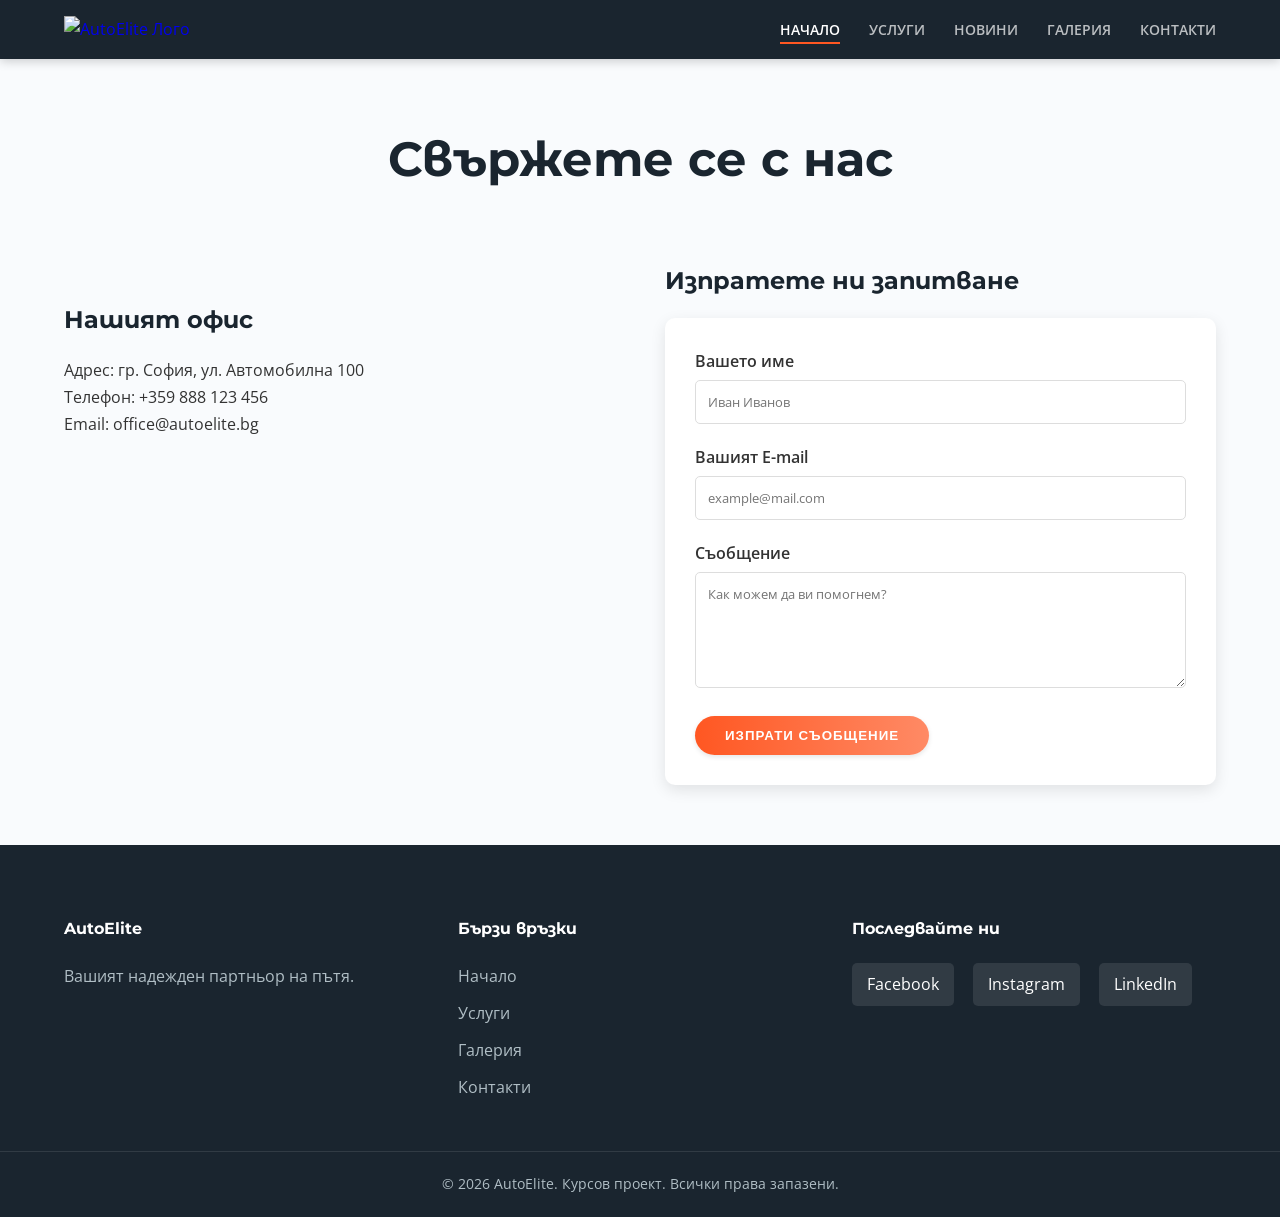
==== contacts.html @ 57a0a290 "Add files via upload" ====
<!DOCTYPE html>
<html lang="bg">
<head>
    <meta charset="UTF-8">
    <meta name="viewport" content="width=device-width, initial-scale=1.0">
    <meta name="description" content="AutoElite - Продажба и сервиз на луксозни автомобили. Вашето място за качествени коли.">
    <title>Начало | AutoElite - Автомобилен свят</title>
    <link href="https://fonts.googleapis.com/css2?family=Montserrat:wght@700&family=Open+Sans:wght@400;600&display=swap" rel="stylesheet">
    <link rel="stylesheet" href="style.css">
</head>
<body>

<header>
    <div class="container header-content">
        <div class="logo">
            <a href="index.html"><img src="images/logo-white.png" alt="AutoElite Лого"></a>
        </div>
        <nav>
            <ul>
                <li><a href="index.html" class="active">Начало</a></li>
                <li><a href="services.html">Услуги</a></li>
                <li><a href="news.html">Новини</a></li>
                <li><a href="gallery.html">Галерия</a></li>
                <li><a href="contacts.html">Контакти</a></li>
            </ul>
        </nav>
    </div>
</header>
<main class="container page-content">
    <section class="section-header">
        <h1>Свържете се с нас</h1>
    </section>

    <div class="grid-2">
        <div class="contact-info">
            <h3>Нашият офис</h3>
            <p>Адрес: гр. София, ул. Автомобилна 100</p>
            <p>Телефон: +359 888 123 456</p>
            <p>Email: office@autoelite.bg</p>
            
            <div class="map-container">
                <iframe src="https://www.google.com/maps/embed?pb=!1m18!1m12!1m3!1d2932.355325946128!2d23.321867!3d42.697708!2m3!1f0!2f0!3f0!3m2!1i1024!2i768!4f13.1!3m3!1m2!1s0x0%3A0x0!2zNDLCsDQxJzUxLjciTiAyM8KwMTknMTguNyJF!5e0!3m2!1sbg!2sbg!4v1641000000000!5m2!1sbg!2sbg" width="100%" height="300" style="border:0; border-radius:10px;" allowfullscreen="" loading="lazy"></iframe>
            </div>
        </div>

        <div class="contact-form-box">
            <h3>Изпратете ни запитване</h3>
            <form action="#" class="styled-form">
                <div class="form-group">
                    <label>Вашето име</label>
                    <input type="text" name="name" placeholder="Иван Иванов" required>
                </div>
                <div class="form-group">
                    <label>Вашият E-mail</label>
                    <input type="email" name="email" placeholder="example@mail.com" required>
                </div>
                <div class="form-group">
                    <label>Съобщение</label>
                    <textarea name="message" rows="5" placeholder="Как можем да ви помогнем?" required></textarea>
                </div>
                <button type="submit" class="btn btn-primary">Изпрати съобщение</button>
            </form>
        </div>
    </div>
</main>
<footer>
    <div class="container footer-content">
        <div class="footer-col">
            <h4>AutoElite</h4>
            <p>Вашият надежден партньор на пътя.</p>
        </div>
        <div class="footer-col links-col">
            <h4>Бързи връзки</h4>
            <a href="index.html">Начало</a>
            <a href="services.html">Услуги</a>
            <a href="gallery.html">Галерия</a>
            <a href="contacts.html">Контакти</a>
        </div>
        <div class="footer-col">
            <h4>Последвайте ни</h4>
            <div class="social-links">
                <a href="#">Facebook</a>
                <a href="#">Instagram</a>
                <a href="#">LinkedIn</a>
            </div>
        </div>
    </div>
    <div class="footer-bottom">
        <p>&copy; 2026 AutoElite. Курсов проект. Всички права запазени.</p>
    </div>
</footer>
</body>
</html>
---- style.css ----
/* --- ГЛОБАЛНИ НАСТРОЙКИ И ПРОМЕНЛИВИ --- */
:root {
    --primary-color: #ff5722; /* Модерен оранжев акцент */
    --primary-dark: #e64a19;  /* По-тъмен оранжев за hover */
    --secondary-color: #1a252f; /* Тъмносин/въглен за хедър и футър */
    --text-dark: #333333;     /* Основен текст */
    --text-light: #7f8c8d;    /* По-светъл текст за подзаглавия */
    --bg-light: #f9fbfd;      /* Много светло сив фон */
    --white: #ffffff;
    --shadow-sm: 0 2px 5px rgba(0,0,0,0.1);
    --shadow-md: 0 5px 15px rgba(0,0,0,0.1);
    --font-heading: 'Montserrat', sans-serif;
    --font-body: 'Open Sans', sans-serif;
}

/* Модерен "Reset" */
* {
    margin: 0;
    padding: 0;
    box-sizing: border-box; /* Изключително важно за подредбата */
}

body {
    font-family: var(--font-body);
    line-height: 1.7;
    color: var(--text-dark);
    background-color: var(--bg-light);
    overflow-x: hidden;
}

/* Помощен клас за центриране и ограничаване на ширината */
.container {
    width: 90%;
    max-width: 1200px;
    margin: 0 auto;
}

a {
    text-decoration: none;
    transition: all 0.3s ease;
}

ul {
    list-style: none;
}

h1, h2, h3, h4 {
    font-family: var(--font-heading);
    font-weight: 700;
    color: var(--secondary-color);
    margin-bottom: 1rem;
}

h1 { font-size: 3rem; }
h2 { font-size: 2.2rem; }
h3 { font-size: 1.5rem; }

/* --- БУТОНИ --- */
.btn {
    display: inline-block;
    padding: 12px 30px;
    border-radius: 30px; /* Заоблени бутони */
    font-weight: 600;
    text-transform: uppercase;
    letter-spacing: 1px;
    transition: all 0.3s ease;
    border: none;
    cursor: pointer;
}

.btn-primary {
    background: linear-gradient(to right, var(--primary-color), #ff8a65);
    color: var(--white);
    box-shadow: var(--shadow-sm);
}

.btn-primary:hover {
    transform: translateY(-3px); /* Леко повдигане при посочване */
    box-shadow: 0 10px 20px rgba(255, 87, 34, 0.3);
}

/* --- ХЕДЪР И НАВИГАЦИЯ --- */
header {
    background-color: var(--secondary-color);
    padding: 1rem 0;
    position: sticky;
    top: 0;
    z-index: 100;
    box-shadow: 0 2px 10px rgba(0,0,0,0.2);
}

.header-content {
    display: flex;
    justify-content: space-between;
    align-items: center;
}

.logo img {
    max-height: 50px; /* Ограничаване височината на логото */
}

nav ul li {
    display: inline-block;
    margin-left: 25px;
}

nav ul li a {
    color: rgba(255,255,255,0.7);
    font-weight: 600;
    font-size: 0.9rem;
    text-transform: uppercase;
    position: relative;
    padding-bottom: 5px;
}

/* Ефект на подчертаване при hover */
nav ul li a::after {
    content: '';
    position: absolute;
    width: 0;
    height: 2px;
    bottom: 0;
    left: 0;
    background-color: var(--primary-color);
    transition: width 0.3s ease;
}

nav ul li a:hover,
nav ul li a.active {
    color: var(--white);
}

nav ul li a:hover::after,
nav ul li a.active::after {
    width: 100%;
}

/* --- HERO БАНЕР СЕКЦИЯ --- */
.hero-banner {
    /* Трябва да имаш голяма, хубава снимка тук */
    background: linear-gradient(rgba(0,0,0,0.6), rgba(0,0,0,0.6)), url('../images/hero-car.jpg');
    background-size: cover;
    background-position: center;
    height: 70vh; /* Заема 70% от височината на екрана */
    display: flex;
    align-items: center;
    justify-content: center;
    text-align: center;
    color: var(--white);
}

.hero-text h1 {
    color: var(--white);
    font-size: 3.5rem;
    text-shadow: 2px 2px 4px rgba(0,0,0,0.5);
}

.hero-text p {
    font-size: 1.2rem;
    margin-bottom: 30px;
    opacity: 0.9;
}

/* --- ОСНОВНО СЪДЪРЖАНИЕ --- */
.about-section {
    padding: 80px 0;
}

.section-header {
    text-align: center;
    margin-bottom: 60px;
}

.subtitle {
    color: var(--text-light);
    font-size: 1.1rem;
}

/* Grid система за разделяне на 2 колони */
.grid-2 {
    display: grid;
    grid-template-columns: 1fr 1fr;
    gap: 50px;
    align-items: center;
}

.image-box img {
    width: 100%;
    border-radius: 10px;
    box-shadow: var(--shadow-md);
    transition: transform 0.3s ease;
}

.image-box img:hover {
    transform: scale(1.02); /* Леко увеличение на снимката при hover */
}

.text-box h3 {
    color: var(--primary-color);
    margin-top: 1.5rem;
}

.text-box p {
    margin-bottom: 1rem;
}

/* Видео контейнер за отзивчивост */
.video-section {
    margin-top: 80px;
    text-align: center;
}
.video-container {
    position: relative;
    padding-bottom: 56.25%; /* 16:9 съотношение */
    height: 0;
    overflow: hidden;
    max-width: 800px;
    margin: 30px auto 0;
    border-radius: 10px;
    box-shadow: var(--shadow-md);
}

.video-container iframe {
    position: absolute;
    top: 0;
    left: 0;
    width: 100%;
    height: 100%;
}

/* --- ФУТЪР --- */
footer {
    background-color: var(--secondary-color);
    color: #b0bec5;
    padding: 70px 0 20px;
    margin-top: auto; /* Избутва футъра най-долу */
}

.footer-content {
    display: grid;
    grid-template-columns: repeat(3, 1fr); /* 3 равни колони */
    gap: 30px;
    margin-bottom: 40px;
}

.footer-col h4 {
    color: var(--white);
    margin-bottom: 20px;
}

.links-col a {
    display: block;
    color: #b0bec5;
    margin-bottom: 10px;
    transition: padding-left 0.3s ease;
}

.links-col a:hover {
    color: var(--primary-color);
    padding-left: 10px; /* Ефект на плъзгане на линка */
}

.social-links a {
    display: inline-block;
    margin-right: 15px;
    color: var(--white);
    background: rgba(255,255,255,0.1);
    padding: 8px 15px;
    border-radius: 5px;
}

.social-links a:hover {
    background: var(--primary-color);
}

.footer-bottom {
    text-align: center;
    padding-top: 20px;
    border-top: 1px solid rgba(255,255,255,0.1);
    font-size: 0.9rem;
}

/* --- АДАПТИВНОСТ (Медия заявки) --- */
@media (max-width: 768px) {
    .header-content {
        flex-direction: column;
    }
    nav ul {
        margin-top: 20px;
        text-align: center;
    }
    nav ul li {
        display: block;
        margin: 15px 0;
    }
    
    .hero-text h1 {
        font-size: 2.5rem;
    }
    
    .grid-2 {
        grid-template-columns: 1fr; /* Една колона на мобилни */
        gap: 30px;
    }
    
    .footer-content {
        grid-template-columns: 1fr; /* Една колона във футъра на мобилни */
        text-align: center;
    }
}
/* --- СТИЛОВЕ ЗА СТРАНИЦИТЕ --- */
.page-content { padding: 60px 0; }

/* Таблица */
.table-section { margin-top: 50px; }
table {
    width: 100%;
    border-collapse: collapse;
    background: var(--white);
    border-radius: 10px;
    overflow: hidden;
    box-shadow: var(--shadow-sm);
}
th, td { padding: 15px; text-align: left; border-bottom: 1px solid #eee; }
th { background-color: var(--secondary-color); color: var(--white); }
tr:hover { background-color: #f1f1f1; }

/* Галерия */
.gallery-grid {
    display: grid;
    grid-template-columns: repeat(auto-fit, minmax(300px, 1fr));
    gap: 20px;
}
.gallery-item img {
    width: 100%;
    height: 250px;
    object-fit: cover;
    border-radius: 8px;
    transition: transform 0.3s;
    cursor: pointer;
}
.gallery-item img:hover { transform: scale(1.05); }

/* Форма */
.styled-form {
    background: var(--white);
    padding: 30px;
    border-radius: 10px;
    box-shadow: var(--shadow-md);
}
.form-group { margin-bottom: 20px; }
.form-group label { display: block; margin-bottom: 5px; font-weight: 600; }
.form-group input, .form-group textarea {
    width: 100%;
    padding: 12px;
    border: 1px solid #ddd;
    border-radius: 5px;
    font-family: inherit;
}
.form-group input:focus { border-color: var(--primary-color); outline: none; }

/* Карти за услуги */
.services-grid {
    display: grid;
    grid-template-columns: repeat(auto-fit, minmax(300px, 1fr));
    gap: 30px;
    margin-bottom: 50px;
}
.service-card {
    background: var(--white);
    padding: 20px;
    border-radius: 10px;
    text-align: center;
    box-shadow: var(--shadow-sm);
}
.service-card img { width: 100%; border-radius: 5px; margin-bottom: 15px; }

/* --- СТИЛОВЕ ЗА НОВИНИ --- */
.news-grid {
    display: grid;
    grid-template-columns: repeat(auto-fit, minmax(300px, 1fr));
    gap: 30px;
    margin-top: 40px;
}

.news-card {
    background: var(--white);
    border-radius: 12px;
    overflow: hidden;
    box-shadow: var(--shadow-sm);
    transition: transform 0.3s ease, box-shadow 0.3s ease;
    border: 1px solid #eee;
}

.news-card:hover {
    transform: translateY(-10px);
    box-shadow: var(--shadow-md);
}

.news-image {
    position: relative;
    height: 200px;
    overflow: hidden;
}

.news-image img {
    width: 100%;
    height: 100%;
    object-fit: cover;
    transition: transform 0.5s ease;
}

.news-card:hover .news-image img {
    transform: scale(1.1);
}

.news-category {
    position: absolute;
    top: 15px;
    left: 15px;
    background: var(--primary-color);
    color: var(--white);
    padding: 5px 12px;
    font-size: 0.75rem;
    font-weight: 700;
    text-transform: uppercase;
    border-radius: 5px;
}

.news-content {
    padding: 20px;
}

.news-date {
    display: block;
    font-size: 0.85rem;
    color: var(--text-light);
    margin-bottom: 10px;
}

.news-content h3 {
    font-size: 1.25rem;
    margin-bottom: 15px;
    color: var(--secondary-color);
    line-height: 1.4;
}

.news-content p {
    font-size: 0.95rem;
    color: var(--text-dark);
    margin-bottom: 20px;
    display: -webkit-box;
    -webkit-line-clamp: 3; /* Ограничава текста до 3 реда */
    -webkit-box-orient: vertical;
    overflow: hidden;
}

.read-more {
    font-weight: 600;
    color: var(--primary-color);
    font-size: 0.9rem;
    text-transform: uppercase;
}

.read-more:hover {
    color: var(--primary-dark);
    padding-left: 5px;
}
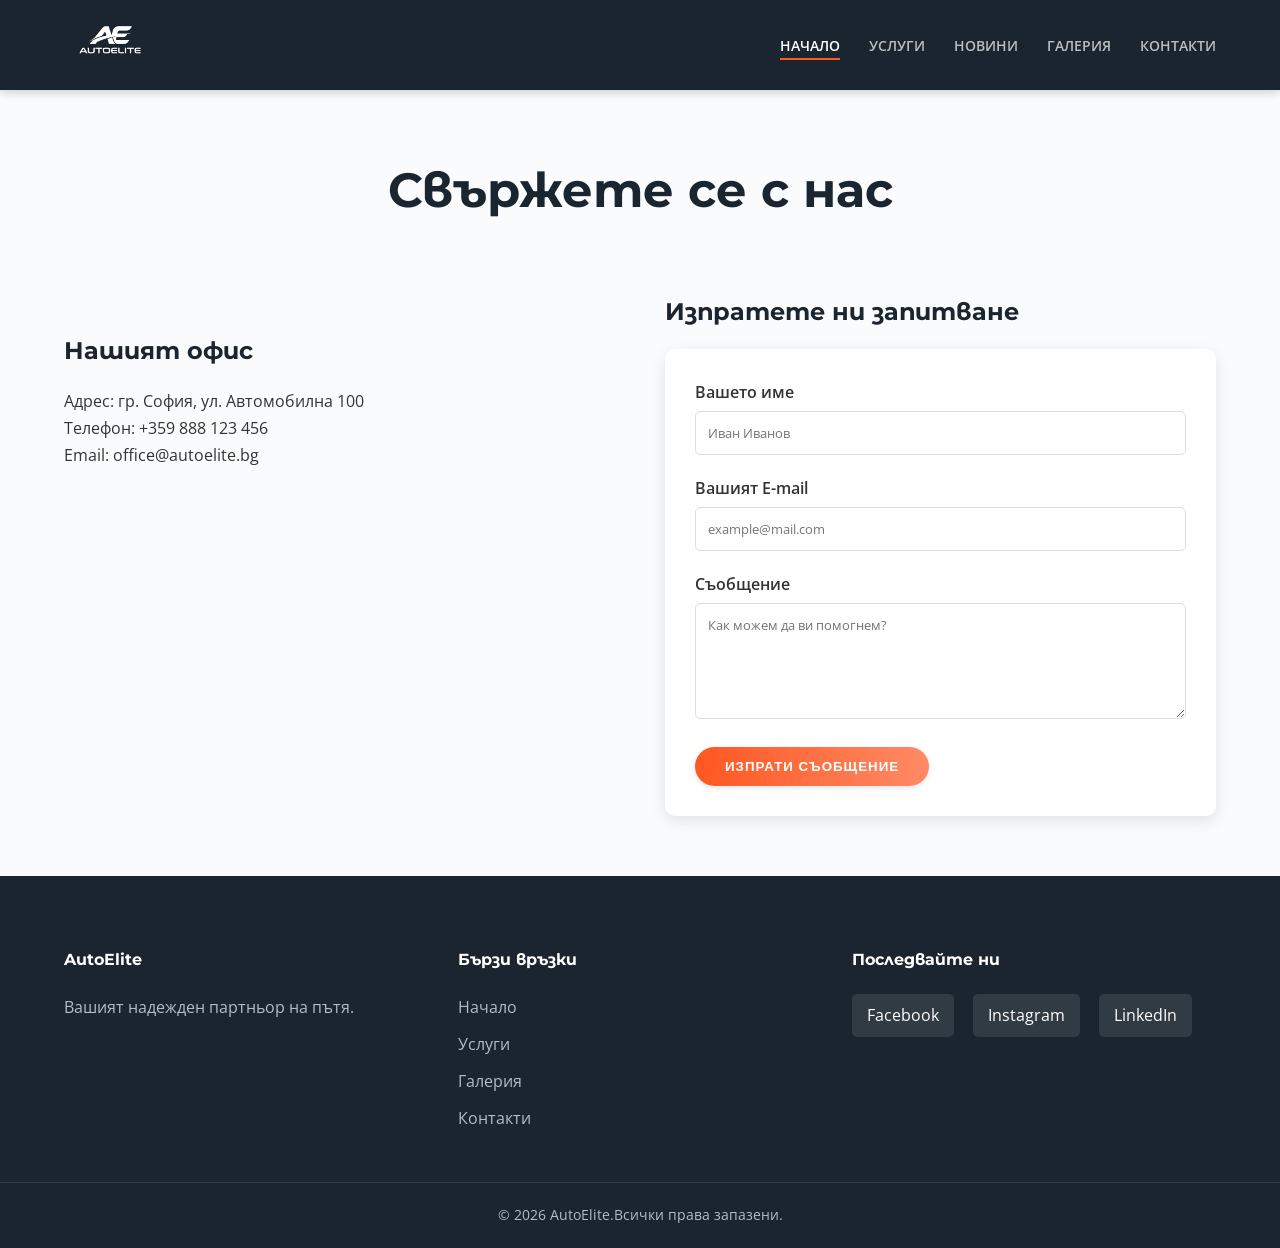
==== commit 2f3dda45: "first commit" ====
--- a/contacts.html
+++ b/contacts.html
@@ -13,7 +13,12 @@
 <header>
     <div class="container header-content">
         <div class="logo">
-            <a href="index.html"><img src="images/logo-white.png" alt="AutoElite Лого"></a>
+            <a href="index.html"><img src="images/logo.png" alt="AutoElite Лого"></a>
+        </div>
+        <div class="mobile-menu-toggle" id="mobile-toggle">
+            <span></span>
+            <span></span>
+            <span></span>
         </div>
         <nav>
             <ul>
@@ -86,8 +91,9 @@
         </div>
     </div>
     <div class="footer-bottom">
-        <p>&copy; 2026 AutoElite. Курсов проект. Всички права запазени.</p>
+        <p>&copy; 2026 AutoElite.Всички права запазени.</p>
     </div>
 </footer>
 </body>
+<script src="script.js"></script>
 </html>
--- a/style.css
+++ b/style.css
@@ -138,7 +138,7 @@
 /* --- HERO БАНЕР СЕКЦИЯ --- */
 .hero-banner {
     /* Трябва да имаш голяма, хубава снимка тук */
-    background: linear-gradient(rgba(0,0,0,0.6), rgba(0,0,0,0.6)), url('../images/hero-car.jpg');
+    background: linear-gradient(rgba(0,0,0,0.6), rgba(0,0,0,0.6)), url('images/index.jpg');
     background-size: cover;
     background-position: center;
     height: 70vh; /* Заема 70% от височината на екрана */
@@ -257,7 +257,7 @@
 
 .links-col a:hover {
     color: var(--primary-color);
-    padding-left: 10px; /* Ефект на плъзгане на линка */
+    padding-left: 10px; 
 }
 
 .social-links a {
@@ -299,12 +299,12 @@
     }
     
     .grid-2 {
-        grid-template-columns: 1fr; /* Една колона на мобилни */
+        grid-template-columns: 1fr; 
         gap: 30px;
     }
     
     .footer-content {
-        grid-template-columns: 1fr; /* Една колона във футъра на мобилни */
+        grid-template-columns: 1fr; 
         text-align: center;
     }
 }
@@ -359,7 +359,7 @@
 }
 .form-group input:focus { border-color: var(--primary-color); outline: none; }
 
-/* Карти за услуги */
+
 .services-grid {
     display: grid;
     grid-template-columns: repeat(auto-fit, minmax(300px, 1fr));
@@ -375,6 +375,149 @@
 }
 .service-card img { width: 100%; border-radius: 5px; margin-bottom: 15px; }
 
+/* --- СТИЛИЗАЦИЯ НА ЛИЗИНГОВИЯ КАЛКУЛАТОР --- */
+
+.calculator-section {
+    padding: 80px 0;
+    background-color: var(--white);
+    border-radius: 20px;
+    margin: 50px auto;
+    box-shadow: var(--shadow-md);
+    border: 1px solid rgba(0,0,0,0.05);
+}
+
+.calc-wrapper {
+    display: flex;
+    flex-wrap: wrap;
+    gap: 50px;
+    padding: 40px;
+    align-items: flex-start;
+}
+
+/* Лява част - Входове */
+.calc-input {
+    flex: 1;
+    min-width: 300px;
+}
+
+.calc-input label {
+    display: block;
+    font-weight: 600;
+    margin-bottom: 8px;
+    color: var(--secondary-color);
+    font-family: var(--font-heading);
+}
+
+.calc-input input[type="number"],
+.calc-input select {
+    width: 100%;
+    padding: 12px 15px;
+    margin-bottom: 25px;
+    border: 2px solid #edf2f7;
+    border-radius: 8px;
+    font-family: inherit;
+    font-size: 1rem;
+    transition: border-color 0.3s ease;
+}
+
+.calc-input input:focus {
+    border-color: var(--primary-color);
+    outline: none;
+}
+
+#deposit-range {
+    width: 100%;
+    height: 6px;
+    background: #edf2f7;
+    border-radius: 5px;
+    outline: none;
+    margin: 15px 0;
+    accent-color: var(--primary-color); 
+}
+
+#deposit-value {
+    display: inline-block;
+    background: var(--primary-color);
+    color: white;
+    padding: 2px 10px;
+    border-radius: 15px;
+    font-size: 0.85rem;
+    font-weight: bold;
+    margin-bottom: 20px;
+}
+
+/* Дясна част - Резултат */
+.calc-result {
+    flex: 1;
+    min-width: 300px;
+    text-align: center;
+    background: linear-gradient(145deg, var(--bg-light), #ffffff);
+    padding: 50px;
+    border-radius: 15px;
+    border: 1px solid #eee;
+    box-shadow: inset 0 2px 10px rgba(0,0,0,0.02);
+    display: flex;
+    flex-direction: column;
+    justify-content: center;
+    align-items: center;
+}
+
+.calc-result h4 {
+    color: var(--text-light);
+    text-transform: uppercase;
+    letter-spacing: 1px;
+    font-size: 0.9rem;
+    margin-bottom: 10px;
+}
+
+.result-amount {
+    font-size: 3.5rem;
+    color: var(--secondary-color);
+    font-weight: 800;
+    margin-bottom: 30px;
+    font-family: var(--font-heading);
+}
+
+.result-amount span {
+    color: var(--primary-color);
+}
+
+.result-currency {
+    font-size: 1.5rem;
+    color: var(--text-light);
+    margin-left: 5px;
+}
+
+/* Адаптивност */
+@media (max-width: 768px) {
+    .calc-wrapper {
+        flex-direction: column;
+        padding: 20px;
+    }
+    .calc-result {
+        width: 100%;
+    }
+    .result-amount {
+        font-size: 2.5rem;
+    }
+}
+@media (max-width: 768px) {
+    #main-nav {
+        display: none; /* Скрито по подразбиране на мобилни */
+        position: absolute;
+        top: 80px;
+        left: 0;
+        width: 100%;
+        background-color: #1a252f;
+        flex-direction: column;
+        z-index: 9999;
+    }
+
+    /* Когато добавим класа 'active' чрез JS, това трябва да го покаже */
+    #main-nav.active {
+        display: flex !important; 
+    }
+}
 /* --- СТИЛОВЕ ЗА НОВИНИ --- */
 .news-grid {
     display: grid;
@@ -384,12 +527,10 @@
 }
 
 .news-card {
-    background: var(--white);
-    border-radius: 12px;
-    overflow: hidden;
-    box-shadow: var(--shadow-sm);
-    transition: transform 0.3s ease, box-shadow 0.3s ease;
-    border: 1px solid #eee;
+    height: auto; 
+    display: flex;
+    flex-direction: column;
+    overflow: hidden; 
 }
 
 .news-card:hover {
@@ -414,21 +555,12 @@
     transform: scale(1.1);
 }
 
-.news-category {
-    position: absolute;
-    top: 15px;
-    left: 15px;
-    background: var(--primary-color);
-    color: var(--white);
-    padding: 5px 12px;
-    font-size: 0.75rem;
-    font-weight: 700;
-    text-transform: uppercase;
-    border-radius: 5px;
-}
 
 .news-content {
     padding: 20px;
+    flex-grow: 1; 
+    display: flex;
+    flex-direction: column;
 }
 
 .news-date {
@@ -446,13 +578,29 @@
 }
 
 .news-content p {
-    font-size: 0.95rem;
-    color: var(--text-dark);
-    margin-bottom: 20px;
-    display: -webkit-box;
-    -webkit-line-clamp: 3; /* Ограничава текста до 3 реда */
-    -webkit-box-orient: vertical;
-    overflow: hidden;
+    height: auto;
+    max-height: none;
+    overflow: visible;
+    margin-bottom: 15px;
+}
+
+.more-text.hidden {
+    display: none;
+}
+
+.read-more-btn {
+    background: none;
+    border: none;
+    color: #d35400; 
+    cursor: pointer;
+    font-weight: 600;
+    padding: 10px 0;
+    font-size: 14px;
+    transition: color 0.3s ease;
+}
+
+.read-more-btn:hover {
+    color: #e67e22; 
 }
 
 .read-more {
@@ -465,4 +613,53 @@
 .read-more:hover {
     color: var(--primary-dark);
     padding-left: 5px;
+}
+/* --- МОБИЛНО МЕНЮ СТИЛОВЕ --- */
+
+/* Скриваме бутона на десктоп */
+.mobile-menu-toggle {
+    display: none;
+    flex-direction: column;
+    gap: 5px;
+    cursor: pointer;
+    padding: 10px;
+}
+
+.mobile-menu-toggle span {
+    display: block;
+    width: 25px;
+    height: 3px;
+    background-color: white; /* Цвят на чертичките */
+    transition: 0.3s;
+}
+
+/* Адаптивност за мобилни устройства (под 768px) */
+@media (max-width: 768px) {
+    .mobile-menu-toggle {
+        display: flex; /* Показваме бутона */
+    }
+
+    nav {
+        display: none; /* Скриваме стандартното меню */
+        position: absolute;
+        top: 70px; /* Под хедъра */
+        left: 0;
+        width: 100%;
+        background-color: #1a252f; /* Тъмен цвят като хедъра */
+        z-index: 1000;
+    }
+
+    nav.active {
+        display: block; /* Показваме го при добавен клас 'active' */
+    }
+
+    nav ul {
+        flex-direction: column;
+        text-align: center;
+        padding: 20px 0;
+    }
+
+    nav ul li {
+        margin: 15px 0;
+    }
 }
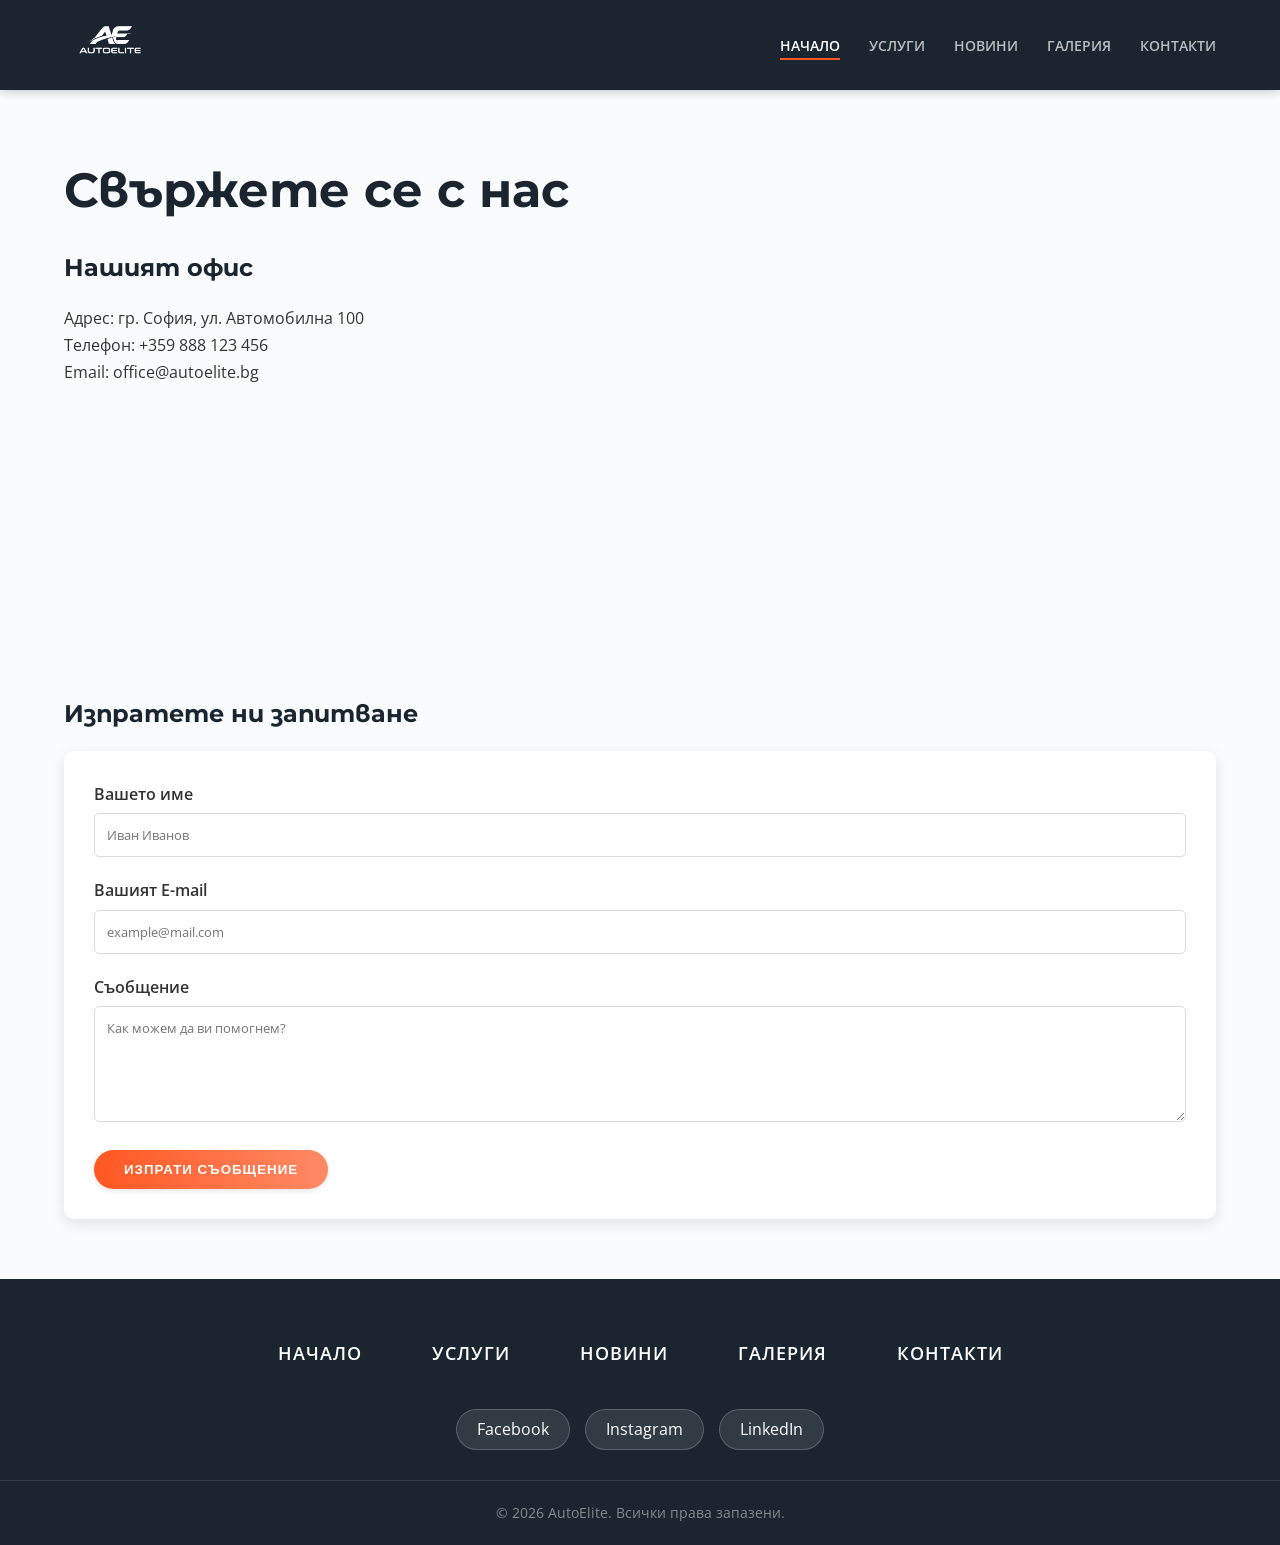
==== commit c6302f6e: "make changes - footer, index page" ====
--- a/contacts.html
+++ b/contacts.html
@@ -1,99 +1,96 @@
-<!DOCTYPE html>
-<html lang="bg">
-<head>
-    <meta charset="UTF-8">
-    <meta name="viewport" content="width=device-width, initial-scale=1.0">
-    <meta name="description" content="AutoElite - Продажба и сервиз на луксозни автомобили. Вашето място за качествени коли.">
-    <title>Начало | AutoElite - Автомобилен свят</title>
-    <link href="https://fonts.googleapis.com/css2?family=Montserrat:wght@700&family=Open+Sans:wght@400;600&display=swap" rel="stylesheet">
-    <link rel="stylesheet" href="style.css">
-</head>
-<body>
-
-<header>
-    <div class="container header-content">
-        <div class="logo">
-            <a href="index.html"><img src="images/logo.png" alt="AutoElite Лого"></a>
-        </div>
-        <div class="mobile-menu-toggle" id="mobile-toggle">
-            <span></span>
-            <span></span>
-            <span></span>
-        </div>
-        <nav>
-            <ul>
-                <li><a href="index.html" class="active">Начало</a></li>
-                <li><a href="services.html">Услуги</a></li>
-                <li><a href="news.html">Новини</a></li>
-                <li><a href="gallery.html">Галерия</a></li>
-                <li><a href="contacts.html">Контакти</a></li>
-            </ul>
-        </nav>
-    </div>
-</header>
-<main class="container page-content">
-    <section class="section-header">
-        <h1>Свържете се с нас</h1>
-    </section>
-
-    <div class="grid-2">
-        <div class="contact-info">
-            <h3>Нашият офис</h3>
-            <p>Адрес: гр. София, ул. Автомобилна 100</p>
-            <p>Телефон: +359 888 123 456</p>
-            <p>Email: office@autoelite.bg</p>
-            
-            <div class="map-container">
-                <iframe src="https://www.google.com/maps/embed?pb=!1m18!1m12!1m3!1d2932.355325946128!2d23.321867!3d42.697708!2m3!1f0!2f0!3f0!3m2!1i1024!2i768!4f13.1!3m3!1m2!1s0x0%3A0x0!2zNDLCsDQxJzUxLjciTiAyM8KwMTknMTguNyJF!5e0!3m2!1sbg!2sbg!4v1641000000000!5m2!1sbg!2sbg" width="100%" height="300" style="border:0; border-radius:10px;" allowfullscreen="" loading="lazy"></iframe>
-            </div>
-        </div>
-
-        <div class="contact-form-box">
-            <h3>Изпратете ни запитване</h3>
-            <form action="#" class="styled-form">
-                <div class="form-group">
-                    <label>Вашето име</label>
-                    <input type="text" name="name" placeholder="Иван Иванов" required>
-                </div>
-                <div class="form-group">
-                    <label>Вашият E-mail</label>
-                    <input type="email" name="email" placeholder="example@mail.com" required>
-                </div>
-                <div class="form-group">
-                    <label>Съобщение</label>
-                    <textarea name="message" rows="5" placeholder="Как можем да ви помогнем?" required></textarea>
-                </div>
-                <button type="submit" class="btn btn-primary">Изпрати съобщение</button>
-            </form>
-        </div>
-    </div>
-</main>
-<footer>
-    <div class="container footer-content">
-        <div class="footer-col">
-            <h4>AutoElite</h4>
-            <p>Вашият надежден партньор на пътя.</p>
-        </div>
-        <div class="footer-col links-col">
-            <h4>Бързи връзки</h4>
-            <a href="index.html">Начало</a>
-            <a href="services.html">Услуги</a>
-            <a href="gallery.html">Галерия</a>
-            <a href="contacts.html">Контакти</a>
-        </div>
-        <div class="footer-col">
-            <h4>Последвайте ни</h4>
-            <div class="social-links">
-                <a href="#">Facebook</a>
-                <a href="#">Instagram</a>
-                <a href="#">LinkedIn</a>
-            </div>
-        </div>
-    </div>
-    <div class="footer-bottom">
-        <p>&copy; 2026 AutoElite.Всички права запазени.</p>
-    </div>
-</footer>
-</body>
-<script src="script.js"></script>
+<!DOCTYPE html>
+<html lang="bg">
+<head>
+    <meta charset="UTF-8">
+    <meta name="viewport" content="width=device-width, initial-scale=1.0">
+    <meta name="description" content="AutoElite - Продажба и сервиз на луксозни автомобили. Вашето място за качествени коли.">
+    <title>Начало | AutoElite - Автомобилен свят</title>
+    <link href="https://fonts.googleapis.com/css2?family=Montserrat:wght@700&family=Open+Sans:wght@400;600&display=swap" rel="stylesheet">
+    <link rel="stylesheet" href="style.css">
+</head>
+<body>
+
+<header>
+    <div class="container header-content">
+        <div class="logo">
+            <a href="index.html"><img src="images/logo.png" alt="AutoElite Лого"></a>
+        </div>
+        <div class="mobile-menu-toggle" id="mobile-toggle">
+            <span></span>
+            <span></span>
+            <span></span>
+        </div>
+        <nav id="main-nav">
+            <ul>
+                <li><a href="index.html" class="active">Начало</a></li>
+                <li><a href="services.html">Услуги</a></li>
+                <li><a href="news.html">Новини</a></li>
+                <li><a href="gallery.html">Галерия</a></li>
+                <li><a href="contacts.html">Контакти</a></li>
+            </ul>
+        </nav>
+    </div>
+</header>
+<main class="container page-content">
+    <section class="section-header">
+        <h1>Свържете се с нас</h1>
+    </section>
+
+    <div class="grid-2">
+        <div class="contact-info">
+            <h3>Нашият офис</h3>
+            <p>Адрес: гр. София, ул. Автомобилна 100</p>
+            <p>Телефон: +359 888 123 456</p>
+            <p>Email: office@autoelite.bg</p>
+            
+            <div class="map-container">
+                <iframe src="https://www.google.com/maps/embed?pb=!1m18!1m12!1m3!1d2932.355325946128!2d23.321867!3d42.697708!2m3!1f0!2f0!3f0!3m2!1i1024!2i768!4f13.1!3m3!1m2!1s0x0%3A0x0!2zNDLCsDQxJzUxLjciTiAyM8KwMTknMTguNyJF!5e0!3m2!1sbg!2sbg!4v1641000000000!5m2!1sbg!2sbg" width="100%" height="300" style="border:0; border-radius:10px;" allowfullscreen="" loading="lazy"></iframe>
+            </div>
+        </div>
+
+        <div class="contact-form-box">
+            <h3>Изпратете ни запитване</h3>
+            <form action="#" class="styled-form">
+                <div class="form-group">
+                    <label>Вашето име</label>
+                    <input type="text" name="name" placeholder="Иван Иванов" required>
+                </div>
+                <div class="form-group">
+                    <label>Вашият E-mail</label>
+                    <input type="email" name="email" placeholder="example@mail.com" required>
+                </div>
+                <div class="form-group">
+                    <label>Съобщение</label>
+                    <textarea name="message" rows="5" placeholder="Как можем да ви помогнем?" required></textarea>
+                </div>
+                <button type="submit" class="btn btn-primary">Изпрати съобщение</button>
+            </form>
+        </div>
+    </div>
+</main>
+<footer>
+    <div class="container footer-content">
+        
+        <div class="footer-nav">
+            <a href="index.html">Начало</a>
+            <a href="services.html">Услуги</a>
+            <a href="news.html">Новини</a>
+            <a href="gallery.html">Галерия</a>
+            <a href="contacts.html">Контакти</a>
+        </div>
+
+        <div class="social-links">
+            <a href="#">Facebook</a>
+            <a href="#">Instagram</a>
+            <a href="#">LinkedIn</a>
+        </div>
+
+    </div>
+
+    <div class="footer-bottom">
+        <p>&copy; 2026 AutoElite. Всички права запазени.</p>
+    </div>
+</footer>
+</body>
+<script src="script.js"></script>
 </html>
--- a/style.css
+++ b/style.css
@@ -1,665 +1,690 @@
-/* --- ГЛОБАЛНИ НАСТРОЙКИ И ПРОМЕНЛИВИ --- */
-:root {
-    --primary-color: #ff5722; /* Модерен оранжев акцент */
-    --primary-dark: #e64a19;  /* По-тъмен оранжев за hover */
-    --secondary-color: #1a252f; /* Тъмносин/въглен за хедър и футър */
-    --text-dark: #333333;     /* Основен текст */
-    --text-light: #7f8c8d;    /* По-светъл текст за подзаглавия */
-    --bg-light: #f9fbfd;      /* Много светло сив фон */
-    --white: #ffffff;
-    --shadow-sm: 0 2px 5px rgba(0,0,0,0.1);
-    --shadow-md: 0 5px 15px rgba(0,0,0,0.1);
-    --font-heading: 'Montserrat', sans-serif;
-    --font-body: 'Open Sans', sans-serif;
-}
-
-/* Модерен "Reset" */
-* {
-    margin: 0;
-    padding: 0;
-    box-sizing: border-box; /* Изключително важно за подредбата */
-}
-
-body {
-    font-family: var(--font-body);
-    line-height: 1.7;
-    color: var(--text-dark);
-    background-color: var(--bg-light);
-    overflow-x: hidden;
-}
-
-/* Помощен клас за центриране и ограничаване на ширината */
-.container {
-    width: 90%;
-    max-width: 1200px;
-    margin: 0 auto;
-}
-
-a {
-    text-decoration: none;
-    transition: all 0.3s ease;
-}
-
-ul {
-    list-style: none;
-}
-
-h1, h2, h3, h4 {
-    font-family: var(--font-heading);
-    font-weight: 700;
-    color: var(--secondary-color);
-    margin-bottom: 1rem;
-}
-
-h1 { font-size: 3rem; }
-h2 { font-size: 2.2rem; }
-h3 { font-size: 1.5rem; }
-
-/* --- БУТОНИ --- */
-.btn {
-    display: inline-block;
-    padding: 12px 30px;
-    border-radius: 30px; /* Заоблени бутони */
-    font-weight: 600;
-    text-transform: uppercase;
-    letter-spacing: 1px;
-    transition: all 0.3s ease;
-    border: none;
-    cursor: pointer;
-}
-
-.btn-primary {
-    background: linear-gradient(to right, var(--primary-color), #ff8a65);
-    color: var(--white);
-    box-shadow: var(--shadow-sm);
-}
-
-.btn-primary:hover {
-    transform: translateY(-3px); /* Леко повдигане при посочване */
-    box-shadow: 0 10px 20px rgba(255, 87, 34, 0.3);
-}
-
-/* --- ХЕДЪР И НАВИГАЦИЯ --- */
-header {
-    background-color: var(--secondary-color);
-    padding: 1rem 0;
-    position: sticky;
-    top: 0;
-    z-index: 100;
-    box-shadow: 0 2px 10px rgba(0,0,0,0.2);
-}
-
-.header-content {
-    display: flex;
-    justify-content: space-between;
-    align-items: center;
-}
-
-.logo img {
-    max-height: 50px; /* Ограничаване височината на логото */
-}
-
-nav ul li {
-    display: inline-block;
-    margin-left: 25px;
-}
-
-nav ul li a {
-    color: rgba(255,255,255,0.7);
-    font-weight: 600;
-    font-size: 0.9rem;
-    text-transform: uppercase;
-    position: relative;
-    padding-bottom: 5px;
-}
-
-/* Ефект на подчертаване при hover */
-nav ul li a::after {
-    content: '';
-    position: absolute;
-    width: 0;
-    height: 2px;
-    bottom: 0;
-    left: 0;
-    background-color: var(--primary-color);
-    transition: width 0.3s ease;
-}
-
-nav ul li a:hover,
-nav ul li a.active {
-    color: var(--white);
-}
-
-nav ul li a:hover::after,
-nav ul li a.active::after {
-    width: 100%;
-}
-
-/* --- HERO БАНЕР СЕКЦИЯ --- */
-.hero-banner {
-    /* Трябва да имаш голяма, хубава снимка тук */
-    background: linear-gradient(rgba(0,0,0,0.6), rgba(0,0,0,0.6)), url('images/index.jpg');
-    background-size: cover;
-    background-position: center;
-    height: 70vh; /* Заема 70% от височината на екрана */
-    display: flex;
-    align-items: center;
-    justify-content: center;
-    text-align: center;
-    color: var(--white);
-}
-
-.hero-text h1 {
-    color: var(--white);
-    font-size: 3.5rem;
-    text-shadow: 2px 2px 4px rgba(0,0,0,0.5);
-}
-
-.hero-text p {
-    font-size: 1.2rem;
-    margin-bottom: 30px;
-    opacity: 0.9;
-}
-
-/* --- ОСНОВНО СЪДЪРЖАНИЕ --- */
-.about-section {
-    padding: 80px 0;
-}
-
-.section-header {
-    text-align: center;
-    margin-bottom: 60px;
-}
-
-.subtitle {
-    color: var(--text-light);
-    font-size: 1.1rem;
-}
-
-/* Grid система за разделяне на 2 колони */
-.grid-2 {
-    display: grid;
-    grid-template-columns: 1fr 1fr;
-    gap: 50px;
-    align-items: center;
-}
-
-.image-box img {
-    width: 100%;
-    border-radius: 10px;
-    box-shadow: var(--shadow-md);
-    transition: transform 0.3s ease;
-}
-
-.image-box img:hover {
-    transform: scale(1.02); /* Леко увеличение на снимката при hover */
-}
-
-.text-box h3 {
-    color: var(--primary-color);
-    margin-top: 1.5rem;
-}
-
-.text-box p {
-    margin-bottom: 1rem;
-}
-
-/* Видео контейнер за отзивчивост */
-.video-section {
-    margin-top: 80px;
-    text-align: center;
-}
-.video-container {
-    position: relative;
-    padding-bottom: 56.25%; /* 16:9 съотношение */
-    height: 0;
-    overflow: hidden;
-    max-width: 800px;
-    margin: 30px auto 0;
-    border-radius: 10px;
-    box-shadow: var(--shadow-md);
-}
-
-.video-container iframe {
-    position: absolute;
-    top: 0;
-    left: 0;
-    width: 100%;
-    height: 100%;
-}
-
-/* --- ФУТЪР --- */
-footer {
-    background-color: var(--secondary-color);
-    color: #b0bec5;
-    padding: 70px 0 20px;
-    margin-top: auto; /* Избутва футъра най-долу */
-}
-
-.footer-content {
-    display: grid;
-    grid-template-columns: repeat(3, 1fr); /* 3 равни колони */
-    gap: 30px;
-    margin-bottom: 40px;
-}
-
-.footer-col h4 {
-    color: var(--white);
-    margin-bottom: 20px;
-}
-
-.links-col a {
-    display: block;
-    color: #b0bec5;
-    margin-bottom: 10px;
-    transition: padding-left 0.3s ease;
-}
-
-.links-col a:hover {
-    color: var(--primary-color);
-    padding-left: 10px; 
-}
-
-.social-links a {
-    display: inline-block;
-    margin-right: 15px;
-    color: var(--white);
-    background: rgba(255,255,255,0.1);
-    padding: 8px 15px;
-    border-radius: 5px;
-}
-
-.social-links a:hover {
-    background: var(--primary-color);
-}
-
-.footer-bottom {
-    text-align: center;
-    padding-top: 20px;
-    border-top: 1px solid rgba(255,255,255,0.1);
-    font-size: 0.9rem;
-}
-
-/* --- АДАПТИВНОСТ (Медия заявки) --- */
-@media (max-width: 768px) {
-    .header-content {
-        flex-direction: column;
-    }
-    nav ul {
-        margin-top: 20px;
-        text-align: center;
-    }
-    nav ul li {
-        display: block;
-        margin: 15px 0;
-    }
-    
-    .hero-text h1 {
-        font-size: 2.5rem;
-    }
-    
-    .grid-2 {
-        grid-template-columns: 1fr; 
-        gap: 30px;
-    }
-    
-    .footer-content {
-        grid-template-columns: 1fr; 
-        text-align: center;
-    }
-}
-/* --- СТИЛОВЕ ЗА СТРАНИЦИТЕ --- */
-.page-content { padding: 60px 0; }
-
-/* Таблица */
-.table-section { margin-top: 50px; }
-table {
-    width: 100%;
-    border-collapse: collapse;
-    background: var(--white);
-    border-radius: 10px;
-    overflow: hidden;
-    box-shadow: var(--shadow-sm);
-}
-th, td { padding: 15px; text-align: left; border-bottom: 1px solid #eee; }
-th { background-color: var(--secondary-color); color: var(--white); }
-tr:hover { background-color: #f1f1f1; }
-
-/* Галерия */
-.gallery-grid {
-    display: grid;
-    grid-template-columns: repeat(auto-fit, minmax(300px, 1fr));
-    gap: 20px;
-}
-.gallery-item img {
-    width: 100%;
-    height: 250px;
-    object-fit: cover;
-    border-radius: 8px;
-    transition: transform 0.3s;
-    cursor: pointer;
-}
-.gallery-item img:hover { transform: scale(1.05); }
-
-/* Форма */
-.styled-form {
-    background: var(--white);
-    padding: 30px;
-    border-radius: 10px;
-    box-shadow: var(--shadow-md);
-}
-.form-group { margin-bottom: 20px; }
-.form-group label { display: block; margin-bottom: 5px; font-weight: 600; }
-.form-group input, .form-group textarea {
-    width: 100%;
-    padding: 12px;
-    border: 1px solid #ddd;
-    border-radius: 5px;
-    font-family: inherit;
-}
-.form-group input:focus { border-color: var(--primary-color); outline: none; }
-
-
-.services-grid {
-    display: grid;
-    grid-template-columns: repeat(auto-fit, minmax(300px, 1fr));
-    gap: 30px;
-    margin-bottom: 50px;
-}
-.service-card {
-    background: var(--white);
-    padding: 20px;
-    border-radius: 10px;
-    text-align: center;
-    box-shadow: var(--shadow-sm);
-}
-.service-card img { width: 100%; border-radius: 5px; margin-bottom: 15px; }
-
-/* --- СТИЛИЗАЦИЯ НА ЛИЗИНГОВИЯ КАЛКУЛАТОР --- */
-
-.calculator-section {
-    padding: 80px 0;
-    background-color: var(--white);
-    border-radius: 20px;
-    margin: 50px auto;
-    box-shadow: var(--shadow-md);
-    border: 1px solid rgba(0,0,0,0.05);
-}
-
-.calc-wrapper {
-    display: flex;
-    flex-wrap: wrap;
-    gap: 50px;
-    padding: 40px;
-    align-items: flex-start;
-}
-
-/* Лява част - Входове */
-.calc-input {
-    flex: 1;
-    min-width: 300px;
-}
-
-.calc-input label {
-    display: block;
-    font-weight: 600;
-    margin-bottom: 8px;
-    color: var(--secondary-color);
-    font-family: var(--font-heading);
-}
-
-.calc-input input[type="number"],
-.calc-input select {
-    width: 100%;
-    padding: 12px 15px;
-    margin-bottom: 25px;
-    border: 2px solid #edf2f7;
-    border-radius: 8px;
-    font-family: inherit;
-    font-size: 1rem;
-    transition: border-color 0.3s ease;
-}
-
-.calc-input input:focus {
-    border-color: var(--primary-color);
-    outline: none;
-}
-
-#deposit-range {
-    width: 100%;
-    height: 6px;
-    background: #edf2f7;
-    border-radius: 5px;
-    outline: none;
-    margin: 15px 0;
-    accent-color: var(--primary-color); 
-}
-
-#deposit-value {
-    display: inline-block;
-    background: var(--primary-color);
-    color: white;
-    padding: 2px 10px;
-    border-radius: 15px;
-    font-size: 0.85rem;
-    font-weight: bold;
-    margin-bottom: 20px;
-}
-
-/* Дясна част - Резултат */
-.calc-result {
-    flex: 1;
-    min-width: 300px;
-    text-align: center;
-    background: linear-gradient(145deg, var(--bg-light), #ffffff);
-    padding: 50px;
-    border-radius: 15px;
-    border: 1px solid #eee;
-    box-shadow: inset 0 2px 10px rgba(0,0,0,0.02);
-    display: flex;
-    flex-direction: column;
-    justify-content: center;
-    align-items: center;
-}
-
-.calc-result h4 {
-    color: var(--text-light);
-    text-transform: uppercase;
-    letter-spacing: 1px;
-    font-size: 0.9rem;
-    margin-bottom: 10px;
-}
-
-.result-amount {
-    font-size: 3.5rem;
-    color: var(--secondary-color);
-    font-weight: 800;
-    margin-bottom: 30px;
-    font-family: var(--font-heading);
-}
-
-.result-amount span {
-    color: var(--primary-color);
-}
-
-.result-currency {
-    font-size: 1.5rem;
-    color: var(--text-light);
-    margin-left: 5px;
-}
-
-/* Адаптивност */
-@media (max-width: 768px) {
-    .calc-wrapper {
-        flex-direction: column;
-        padding: 20px;
-    }
-    .calc-result {
-        width: 100%;
-    }
-    .result-amount {
-        font-size: 2.5rem;
-    }
-}
-@media (max-width: 768px) {
-    #main-nav {
-        display: none; /* Скрито по подразбиране на мобилни */
-        position: absolute;
-        top: 80px;
-        left: 0;
-        width: 100%;
-        background-color: #1a252f;
-        flex-direction: column;
-        z-index: 9999;
-    }
-
-    /* Когато добавим класа 'active' чрез JS, това трябва да го покаже */
-    #main-nav.active {
-        display: flex !important; 
-    }
-}
-/* --- СТИЛОВЕ ЗА НОВИНИ --- */
-.news-grid {
-    display: grid;
-    grid-template-columns: repeat(auto-fit, minmax(300px, 1fr));
-    gap: 30px;
-    margin-top: 40px;
-}
-
-.news-card {
-    height: auto; 
-    display: flex;
-    flex-direction: column;
-    overflow: hidden; 
-}
-
-.news-card:hover {
-    transform: translateY(-10px);
-    box-shadow: var(--shadow-md);
-}
-
-.news-image {
-    position: relative;
-    height: 200px;
-    overflow: hidden;
-}
-
-.news-image img {
-    width: 100%;
-    height: 100%;
-    object-fit: cover;
-    transition: transform 0.5s ease;
-}
-
-.news-card:hover .news-image img {
-    transform: scale(1.1);
-}
-
-
-.news-content {
-    padding: 20px;
-    flex-grow: 1; 
-    display: flex;
-    flex-direction: column;
-}
-
-.news-date {
-    display: block;
-    font-size: 0.85rem;
-    color: var(--text-light);
-    margin-bottom: 10px;
-}
-
-.news-content h3 {
-    font-size: 1.25rem;
-    margin-bottom: 15px;
-    color: var(--secondary-color);
-    line-height: 1.4;
-}
-
-.news-content p {
-    height: auto;
-    max-height: none;
-    overflow: visible;
-    margin-bottom: 15px;
-}
-
-.more-text.hidden {
-    display: none;
-}
-
-.read-more-btn {
-    background: none;
-    border: none;
-    color: #d35400; 
-    cursor: pointer;
-    font-weight: 600;
-    padding: 10px 0;
-    font-size: 14px;
-    transition: color 0.3s ease;
-}
-
-.read-more-btn:hover {
-    color: #e67e22; 
-}
-
-.read-more {
-    font-weight: 600;
-    color: var(--primary-color);
-    font-size: 0.9rem;
-    text-transform: uppercase;
-}
-
-.read-more:hover {
-    color: var(--primary-dark);
-    padding-left: 5px;
-}
-/* --- МОБИЛНО МЕНЮ СТИЛОВЕ --- */
-
-/* Скриваме бутона на десктоп */
-.mobile-menu-toggle {
-    display: none;
-    flex-direction: column;
-    gap: 5px;
-    cursor: pointer;
-    padding: 10px;
-}
-
-.mobile-menu-toggle span {
-    display: block;
-    width: 25px;
-    height: 3px;
-    background-color: white; /* Цвят на чертичките */
-    transition: 0.3s;
-}
-
-/* Адаптивност за мобилни устройства (под 768px) */
-@media (max-width: 768px) {
-    .mobile-menu-toggle {
-        display: flex; /* Показваме бутона */
-    }
-
-    nav {
-        display: none; /* Скриваме стандартното меню */
-        position: absolute;
-        top: 70px; /* Под хедъра */
-        left: 0;
-        width: 100%;
-        background-color: #1a252f; /* Тъмен цвят като хедъра */
-        z-index: 1000;
-    }
-
-    nav.active {
-        display: block; /* Показваме го при добавен клас 'active' */
-    }
-
-    nav ul {
-        flex-direction: column;
-        text-align: center;
-        padding: 20px 0;
-    }
-
-    nav ul li {
-        margin: 15px 0;
-    }
+/* --- 1. ОСНОВНИ НАСТРОЙКИ И ПРОМЕНЛИВИ --- */
+:root {
+    --primary-color: #ff5722;   
+    --primary-dark: #e64a19;  
+    --secondary-color: #1a252f; 
+    --text-dark: #333333;     
+    --text-light: #7f8c8d;    
+    --bg-light: #f9fbfd;      
+    --white: #ffffff;
+    --shadow-sm: 0 2px 5px rgba(0,0,0,0.1);
+    --shadow-md: 0 5px 15px rgba(0,0,0,0.1);
+    --font-heading: 'Montserrat', sans-serif;
+    --font-body: 'Open Sans', sans-serif;
+}
+
+* {
+    margin: 0;
+    padding: 0;
+    box-sizing: border-box;
+}
+
+body {
+    font-family: var(--font-body);
+    line-height: 1.7;
+    color: var(--text-dark);
+    background-color: var(--bg-light);
+    overflow-x: hidden;
+    display: flex;
+    flex-direction: column;
+    min-height: 100vh;
+}
+
+main {
+    flex: 1;
+}
+
+.container {
+    width: 90%;
+    max-width: 1200px;
+    margin: 0 auto;
+}
+
+a {
+    text-decoration: none;
+    transition: all 0.3s ease;
+}
+
+ul {
+    list-style: none;
+}
+
+h1, h2, h3, h4 {
+    font-family: var(--font-heading);
+    font-weight: 700;
+    color: var(--secondary-color);
+    margin-bottom: 1rem;
+}
+
+h1 { font-size: 3rem; }
+h2 { font-size: 2.2rem; }
+h3 { font-size: 1.5rem; }
+
+/* --- 2. БУТОНИ --- */
+.btn {
+    display: inline-block;
+    padding: 12px 30px;
+    border-radius: 30px;
+    font-weight: 600;
+    text-transform: uppercase;
+    letter-spacing: 1px;
+    transition: all 0.3s ease;
+    border: none;
+    cursor: pointer;
+}
+
+.btn-primary {
+    background: linear-gradient(to right, var(--primary-color), #ff8a65);
+    color: var(--white);
+    box-shadow: var(--shadow-sm);
+}
+
+.btn-primary:hover {
+    transform: translateY(-3px);
+    box-shadow: 0 10px 20px rgba(255, 87, 34, 0.3);
+}
+
+/* --- 3. ХЕДЪР И НАВИГАЦИЯ --- */
+header {
+    background-color: var(--secondary-color);
+    padding: 1rem 0;
+    position: sticky;
+    top: 0;
+    z-index: 100;
+    box-shadow: 0 2px 10px rgba(0,0,0,0.2);
+}
+
+.header-content {
+    display: flex;
+    justify-content: space-between;
+    align-items: center;
+}
+
+.logo img {
+    max-height: 50px;
+}
+
+nav ul li {
+    display: inline-block;
+    margin-left: 25px;
+}
+
+nav ul li a {
+    color: rgba(255,255,255,0.7);
+    font-weight: 600;
+    font-size: 0.9rem;
+    text-transform: uppercase;
+    position: relative;
+    padding-bottom: 5px;
+}
+
+nav ul li a::after {
+    content: '';
+    position: absolute;
+    width: 0;
+    height: 2px;
+    bottom: 0;
+    left: 0;
+    background-color: var(--primary-color);
+    transition: width 0.3s ease;
+}
+
+nav ul li a:hover,
+nav ul li a.active {
+    color: var(--white);
+}
+
+nav ul li a:hover::after,
+nav ul li a.active::after {
+    width: 100%;
+}
+
+/* --- 4. HERO SECTION (НАЧАЛНА СТРАНИЦА) --- */
+.hero-banner {
+    background: linear-gradient(rgba(0,0,0,0.6), rgba(0,0,0,0.6)), url('images/index.jpg');
+    background-size: cover;
+    background-position: center;
+    height: 70vh; 
+    display: flex;
+    align-items: center;
+    justify-content: center;
+    text-align: center;
+    color: var(--white);
+}
+
+.hero-text h1 {
+    color: var(--white);
+    font-size: 3.5rem;
+    text-shadow: 2px 2px 4px rgba(0,0,0,0.5);
+}
+
+.hero-text p {
+    font-size: 1.2rem;
+    margin-bottom: 30px;
+    opacity: 0.9;
+}
+
+/* --- 5. НОВА НАЧАЛНА СТРАНИЦА (FEATURES, SPLIT, STATS) --- */
+
+/* Features Section (Картите с икони) */
+.features-section {
+    padding: 80px 0;
+    background-color: var(--white);
+    margin-top: -50px; /* Застъпване върху хедъра */
+    position: relative;
+    z-index: 10;
+}
+
+.features-grid {
+    display: grid;
+    grid-template-columns: repeat(auto-fit, minmax(300px, 1fr));
+    gap: 30px;
+}
+
+.feature-card {
+    background: #fff;
+    padding: 40px 30px;
+    border-radius: 10px;
+    box-shadow: 0 10px 30px rgba(0,0,0,0.08);
+    text-align: center;
+    transition: transform 0.3s ease;
+    border-bottom: 3px solid transparent;
+}
+
+.feature-card:hover {
+    transform: translateY(-10px);
+    border-bottom: 3px solid var(--primary-color);
+}
+
+.feature-card i {
+    font-size: 3rem;
+    color: var(--primary-color);
+    margin-bottom: 20px;
+}
+
+.feature-card h3 {
+    margin-bottom: 15px;
+    font-size: 1.4rem;
+}
+
+/* Split Section (Текст + Снимка) */
+.info-section {
+    padding: 100px 0;
+    background-color: var(--bg-light);
+}
+
+.info-row {
+    display: flex;
+    align-items: center;
+    gap: 60px;
+}
+
+.info-text {
+    flex: 1;
+}
+
+.info-text h2 {
+    font-size: 2.5rem;
+    margin-bottom: 25px;
+    line-height: 1.2;
+}
+
+.info-text p {
+    margin-bottom: 20px;
+    color: var(--text-light);
+    font-size: 1.1rem;
+}
+
+.arrow-link {
+    color: var(--primary-color);
+    font-weight: 700;
+    text-transform: uppercase;
+    font-size: 0.9rem;
+}
+
+.info-image {
+    flex: 1;
+}
+
+.info-image img {
+    width: 100%;
+    border-radius: 15px;
+    box-shadow: var(--shadow-md);
+}
+
+/* Stats Bar (Черната лента) */
+.stats-bar {
+    background-color: var(--secondary-color);
+    padding: 60px 0;
+    color: var(--white);
+}
+
+.stats-grid {
+    display: flex;
+    justify-content: space-around;
+    flex-wrap: wrap;
+    text-align: center;
+}
+
+.stat-item .number {
+    display: block;
+    font-size: 3.5rem;
+    font-weight: 800;
+    color: var(--primary-color);
+    margin-bottom: 5px;
+    font-family: var(--font-heading);
+}
+
+.stat-item .label {
+    font-size: 1.1rem;
+    text-transform: uppercase;
+    letter-spacing: 1px;
+    opacity: 0.8;
+}
+
+/* Video Section (Стилизирана) */
+.video-section-styled {
+    padding: 80px 0;
+    text-align: center;
+    background-color: var(--white);
+}
+
+.video-section-styled h2 {
+    margin-bottom: 40px;
+}
+
+.video-wrapper {
+    max-width: 900px;
+    margin: 0 auto;
+    border-radius: 15px;
+    overflow: hidden;
+    box-shadow: var(--shadow-md);
+}
+
+.video-wrapper video {
+    width: 100%;
+    display: block;
+}
+
+/* --- 6. НОВИНИ (NEWS CARDS) --- */
+.news-grid {
+    display: grid;
+    grid-template-columns: repeat(auto-fit, minmax(300px, 1fr));
+    gap: 30px;
+    margin-top: 40px;
+}
+
+.news-card {
+    background: var(--white);
+    border-radius: 10px;
+    overflow: hidden;
+    box-shadow: var(--shadow-sm);
+    transition: transform 0.3s ease, box-shadow 0.3s ease;
+    display: flex;
+    flex-direction: column;
+}
+
+.news-card:hover {
+    transform: translateY(-10px);
+    box-shadow: var(--shadow-md);
+}
+
+.news-image {
+    height: 200px;
+    overflow: hidden;
+}
+
+.news-image img {
+    width: 100%;
+    height: 100%;
+    object-fit: cover;
+    transition: transform 0.5s ease;
+}
+
+.news-card:hover .news-image img {
+    transform: scale(1.1);
+}
+
+.news-content {
+    padding: 20px;
+}
+
+.news-date {
+    font-size: 0.85rem;
+    color: var(--text-light);
+    display: block;
+    margin-bottom: 10px;
+}
+
+.news-content h3 {
+    font-size: 1.25rem;
+    margin-bottom: 15px;
+    color: var(--secondary-color);
+    line-height: 1.4;
+}
+
+/* --- 7. FOOTER (ПОПРАВЕН И СТИЛИЗИРАН) --- */
+footer {
+    background-color: var(--secondary-color);
+    padding: 60px 0 20px;
+    margin-top: auto;
+    text-align: center;
+}
+
+.footer-content {
+    display: flex;
+    flex-direction: column;
+    align-items: center;
+    gap: 40px; /* Разстояние между менюто и социалните мрежи */
+    margin-bottom: 30px;
+}
+
+.footer-nav {
+    display: flex;
+    flex-wrap: wrap;
+    justify-content: center;
+}
+
+.footer-nav a {
+    color: #ffffff !important; /* ЗАДЪЛЖИТЕЛНО БЯЛО */
+    font-size: 1.1rem;
+    font-weight: 600;
+    text-decoration: none;
+    margin: 0 35px; /* Голямо разстояние между връзките */
+    text-transform: uppercase;
+    letter-spacing: 1px;
+    transition: color 0.3s ease;
+}
+
+.footer-nav a:hover {
+    color: var(--primary-color) !important;
+    transform: translateY(-2px);
+}
+
+.social-links {
+    display: flex;
+    gap: 15px;
+    justify-content: center;
+}
+
+.social-links a {
+    color: #ffffff;
+    background: rgba(255,255,255,0.1);
+    padding: 6px 20px;
+    border-radius: 30px;
+    text-decoration: none;
+    border: 1px solid rgba(255,255,255,0.2);
+    transition: all 0.3s ease;
+}
+
+.social-links a:hover {
+    background: var(--primary-color);
+    border-color: var(--primary-color);
+}
+
+.footer-bottom {
+    border-top: 1px solid rgba(255,255,255,0.1);
+    padding-top: 20px;
+    font-size: 0.9rem;
+    color: #7f8c8d;
+}
+
+/* --- 8. ДРУГИ СТРАНИЦИ (УСЛУГИ, ГАЛЕРИЯ, КАЛКУЛАТОР) --- */
+.page-content { padding: 60px 0; }
+
+.table-section { margin-top: 50px; }
+table {
+    width: 100%;
+    border-collapse: collapse;
+    background: var(--white);
+    border-radius: 10px;
+    overflow: hidden;
+    box-shadow: var(--shadow-sm);
+}
+th, td { padding: 15px; text-align: left; border-bottom: 1px solid #eee; }
+th { background-color: var(--secondary-color); color: var(--white); }
+tr:hover { background-color: #f1f1f1; }
+
+.gallery-grid {
+    display: grid;
+    grid-template-columns: repeat(auto-fit, minmax(300px, 1fr));
+    gap: 20px;
+}
+.gallery-item img {
+    width: 100%;
+    height: 250px;
+    object-fit: cover;
+    border-radius: 8px;
+    transition: transform 0.3s;
+    cursor: pointer;
+}
+.gallery-item img:hover { transform: scale(1.05); }
+
+.styled-form {
+    background: var(--white);
+    padding: 30px;
+    border-radius: 10px;
+    box-shadow: var(--shadow-md);
+}
+.form-group { margin-bottom: 20px; }
+.form-group label { display: block; margin-bottom: 5px; font-weight: 600; }
+.form-group input, .form-group textarea {
+    width: 100%;
+    padding: 12px;
+    border: 1px solid #ddd;
+    border-radius: 5px;
+    font-family: inherit;
+}
+.form-group input:focus { border-color: var(--primary-color); outline: none; }
+
+.services-grid {
+    display: grid;
+    grid-template-columns: repeat(auto-fit, minmax(300px, 1fr));
+    gap: 30px;
+    margin-bottom: 50px;
+}
+.service-card {
+    background: var(--white);
+    padding: 20px;
+    border-radius: 10px;
+    text-align: center;
+    box-shadow: var(--shadow-sm);
+}
+.service-card img { width: 100%; border-radius: 5px; margin-bottom: 15px; }
+
+/* Калкулатор */
+.calculator-section {
+    padding: 80px 0;
+    background-color: var(--white);
+    border-radius: 20px;
+    margin: 50px auto;
+    box-shadow: var(--shadow-md);
+    border: 1px solid rgba(0,0,0,0.05);
+}
+
+.calc-wrapper {
+    display: flex;
+    flex-wrap: wrap;
+    gap: 50px;
+    padding: 40px;
+    align-items: flex-start;
+}
+
+.calc-input {
+    flex: 1;
+    min-width: 300px;
+}
+
+.calc-input label {
+    display: block;
+    font-weight: 600;
+    margin-bottom: 8px;
+    color: var(--secondary-color);
+    font-family: var(--font-heading);
+}
+
+.calc-input input[type="number"],
+.calc-input select {
+    width: 100%;
+    padding: 12px 15px;
+    margin-bottom: 25px;
+    border: 2px solid #edf2f7;
+    border-radius: 8px;
+    font-family: inherit;
+    font-size: 1rem;
+    transition: border-color 0.3s ease;
+}
+
+.calc-input input:focus {
+    border-color: var(--primary-color);
+    outline: none;
+}
+
+#deposit-range {
+    width: 100%;
+    height: 6px;
+    background: #edf2f7;
+    border-radius: 5px;
+    outline: none;
+    margin: 15px 0;
+    accent-color: var(--primary-color); 
+}
+
+#deposit-value {
+    display: inline-block;
+    background: var(--primary-color);
+    color: white;
+    padding: 2px 10px;
+    border-radius: 15px;
+    font-size: 0.85rem;
+    font-weight: bold;
+    margin-bottom: 20px;
+}
+
+.calc-result {
+    flex: 1;
+    min-width: 300px;
+    text-align: center;
+    background: linear-gradient(145deg, var(--bg-light), #ffffff);
+    padding: 50px;
+    border-radius: 15px;
+    border: 1px solid #eee;
+    box-shadow: inset 0 2px 10px rgba(0,0,0,0.02);
+    display: flex;
+    flex-direction: column;
+    justify-content: center;
+    align-items: center;
+}
+
+.calc-result h4 {
+    color: var(--text-light);
+    text-transform: uppercase;
+    letter-spacing: 1px;
+    font-size: 0.9rem;
+    margin-bottom: 10px;
+}
+
+.result-amount {
+    font-size: 3.5rem;
+    color: var(--secondary-color);
+    font-weight: 800;
+    margin-bottom: 30px;
+    font-family: var(--font-heading);
+}
+
+.result-amount span {
+    color: var(--primary-color);
+}
+
+.result-currency {
+    font-size: 1.5rem;
+    color: var(--text-light);
+    margin-left: 5px;
+}
+
+/* --- 9. MOBILE RESPONSIVE --- */
+.mobile-menu-toggle {
+    display: none;
+    flex-direction: column;
+    gap: 5px;
+    cursor: pointer;
+    padding: 10px;
+}
+
+.mobile-menu-toggle span {
+    display: block;
+    width: 25px;
+    height: 3px;
+    background-color: white;
+    transition: 0.3s;
+}
+
+@media (max-width: 768px) {
+    /* Навигация */
+    .mobile-menu-toggle {
+        display: flex;
+    }
+
+    nav {
+        display: none;
+        position: absolute;
+        top: 100%;
+        left: 0;
+        width: 100%;
+        background-color: #1a252f;
+        z-index: 1000;
+    }
+
+    nav.active {
+        display: block;
+    }
+
+    nav ul {
+        display: flex;
+        flex-direction: column;
+        text-align: center;
+        padding: 20px 0;
+    }
+
+    nav ul li {
+        display: block;
+        margin: 15px 0;
+    }
+
+    /* Начална страница */
+    .hero-text h1 {
+        font-size: 2.5rem;
+    }
+
+    .features-section {
+        margin-top: 0;
+        padding: 50px 0;
+    }
+
+    .info-row {
+        flex-direction: column;
+    }
+
+    .stat-item {
+        margin-bottom: 30px;
+        width: 100%;
+    }
+
+    /* Калкулатор */
+    .calc-wrapper {
+        flex-direction: column;
+        padding: 20px;
+    }
+    .calc-result {
+        width: 100%;
+    }
+    .result-amount {
+        font-size: 2.5rem;
+    }
+
+    /* Футър */
+    .footer-nav a {
+        margin: 10px 15px; /* По-малко разстояние на телефон */
+        font-size: 1rem;
+    }
 }
